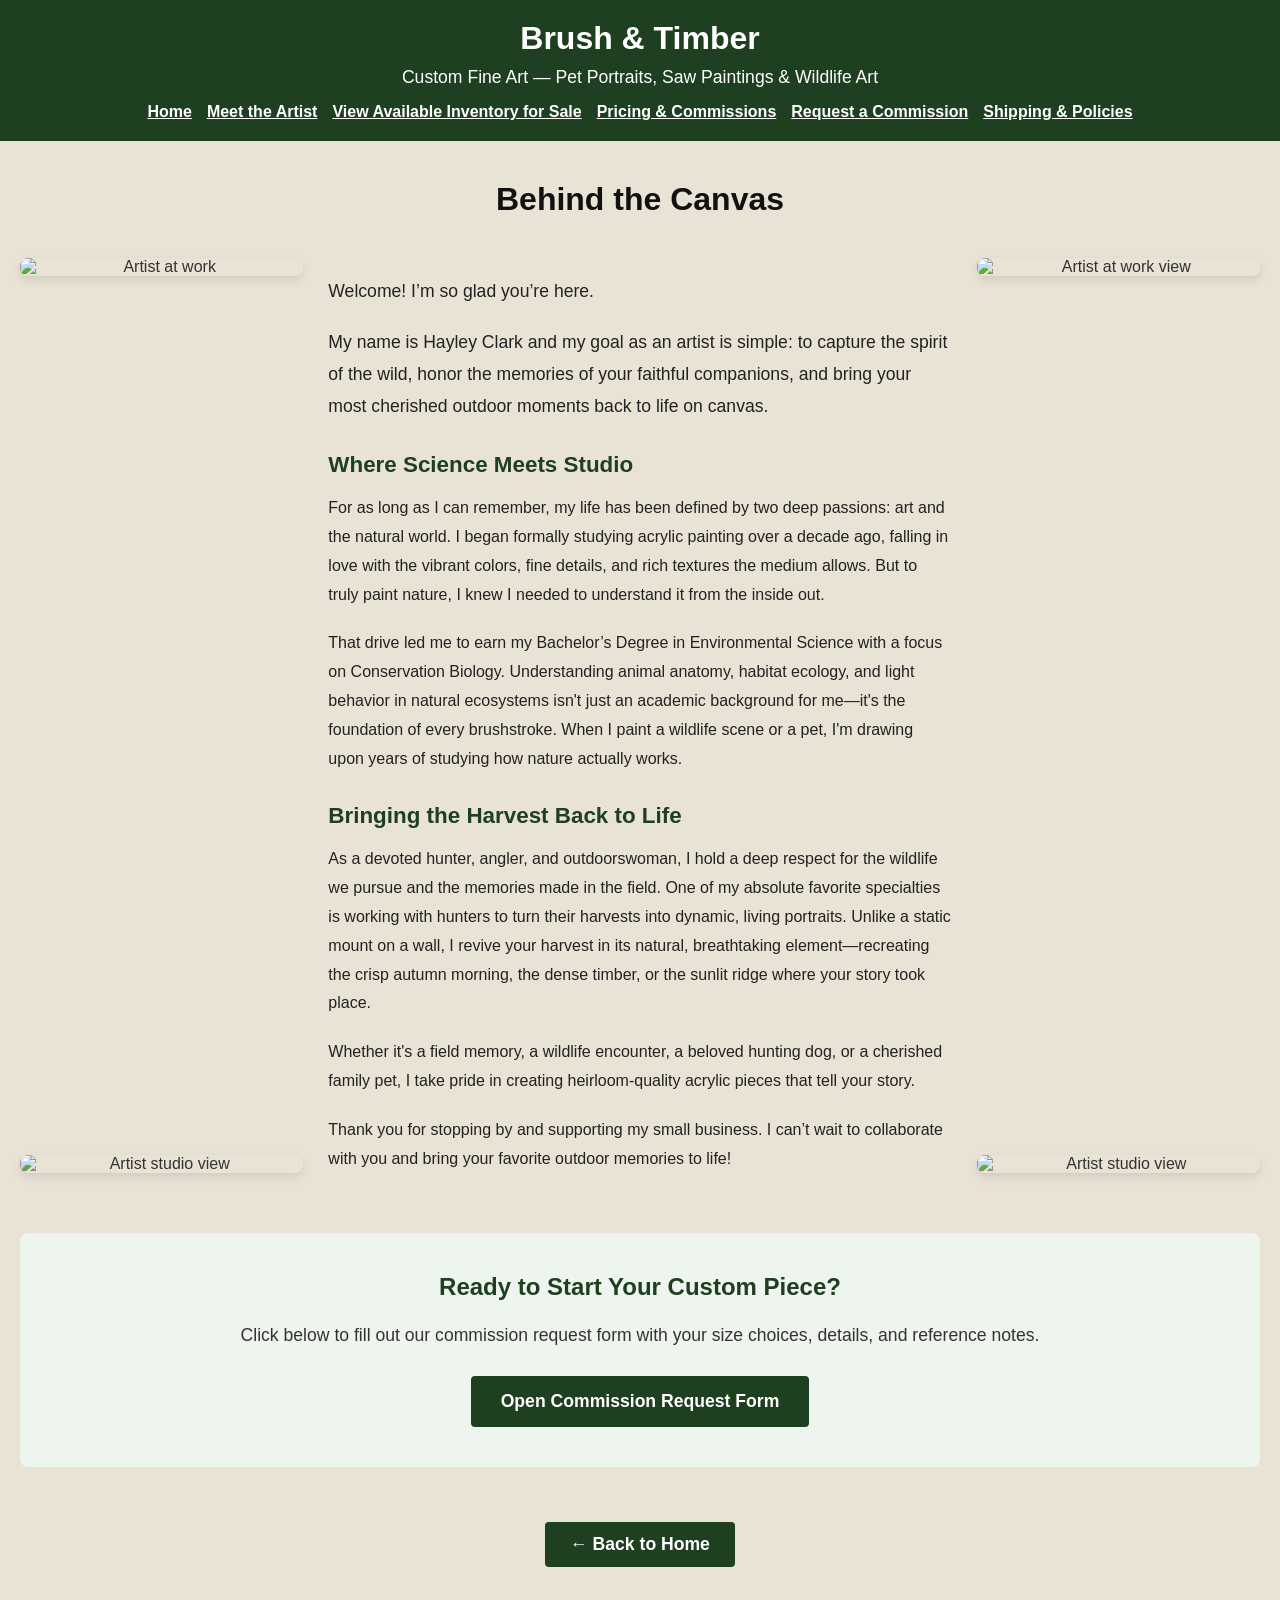
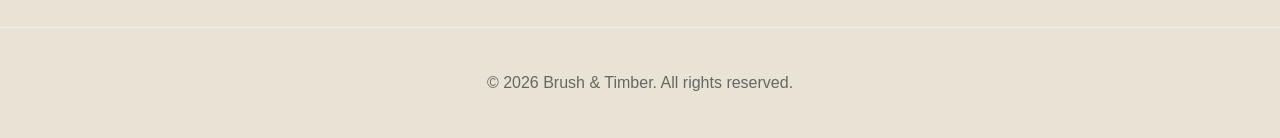
==== Brush-and-Timber/about-3.html @ cc5ae61a "Fix HTML encoding issues in about-3.html" ====
<!DOCTYPE html>
<html lang="en">
<head>
    <meta charset="UTF-8">
    <meta name="viewport" content="width=device-width, initial-scale=1.0">
    <title>Meet the Artist | Brush & Timber</title>
    
    <!-- SEO & Search Engine Description -->
    <meta name="description" content="Meet Hayley Clark, the artist behind Brush & Timber. Combining a background in environmental science and conservation biology with a passion for wildlife art and custom portraits.">
    
    <!-- Stylesheet -->
    <link rel="stylesheet" href="style.css">
    
    <!-- Favicon -->
    <link rel="icon" type="image/png" href="wildlife-photo-2.png">
    
    <!-- Apple Touch Icon -->
    <link rel="apple-touch-icon" href="wildlife-photo-2.png">
</head>
<body>

    <!-- Header / Navigation (Consistent 6 Tabs) -->
    <header style="text-align: center; padding: 20px;">
        <h1>Brush & Timber</h1>
        <p>Custom Fine Art — Pet Portraits, Saw Paintings & Wildlife Art</p>
        
        <nav style="margin-top: 15px; display: flex; flex-wrap: wrap; justify-content: center; gap: 15px;">
            <a href="index.html" style="color: white; font-weight: bold; text-decoration: underline;">Home</a>
            <a href="about-3.html" style="color: white; font-weight: bold; text-decoration: underline;">Meet the Artist</a>
            <a href="inventory.html" style="color: white; font-weight: bold; text-decoration: underline;">View Available Inventory for Sale</a>
            <a href="pricing.html" style="color: white; font-weight: bold; text-decoration: underline;">Pricing & Commissions</a>
            <a href="request-commission.html" style="color: white; font-weight: bold; text-decoration: underline;">Request a Commission</a>
            <a href="shipping.html" style="color: white; font-weight: bold; text-decoration: underline;">Shipping & Policies</a>
        </nav>
    </header>

    <main style="max-width: 1350px; margin: 40px auto; padding: 0 20px;">
        <h2 style="font-size: 2rem; margin-bottom: 40px; color: #111; text-align: center;">Behind the Canvas</h2>

        <!-- THREE-COLUMN LAYOUT: Photos Left, Text Center, Photos Right -->
        <div style="display: flex; flex-wrap: wrap; gap: 15px; align-items: stretch; max-width: 1300px; margin: 0 auto;">

            <!-- LEFT COLUMN: Photos spaced to match text height -->
            <div style="flex: 1; min-width: 200px; display: flex; flex-direction: column; justify-content: space-between;">
                <img src="Artist-photo.jpg" alt="Artist at work" style="width: 100%; border-radius: 8px; box-shadow: 0 4px 10px rgba(0,0,0,0.1);">
                <img src="artist-photo-1.jpg" alt="Artist studio view" style="width: 100%; border-radius: 8px; box-shadow: 0 4px 10px rgba(0,0,0,0.1);">
            </div>

            <!-- CENTER COLUMN: All Bio Text -->
            <div style="flex: 2.2; min-width: 300px; text-align: left; padding: 0 10px;">
                <p style="line-height: 1.8; color: #222; margin-bottom: 20px; font-size: 1.1rem;">Welcome! I’m so glad you’re here.</p>
                <p style="line-height: 1.8; color: #222; margin-bottom: 30px; font-size: 1.1rem;">My name is Hayley Clark and my goal as an artist is simple: to capture the spirit of the wild, honor the memories of your faithful companions, and bring your most cherished outdoor moments back to life on canvas.</p>

                <h3 style="color: #1e3f20; font-size: 1.4rem; margin-top: 25px; margin-bottom: 15px;">Where Science Meets Studio</h3>
                <p style="line-height: 1.8; color: #222; margin-bottom: 20px;">For as long as I can remember, my life has been defined by two deep passions: art and the natural world. I began formally studying acrylic painting over a decade ago, falling in love with the vibrant colors, fine details, and rich textures the medium allows. But to truly paint nature, I knew I needed to understand it from the inside out.</p>
                <p style="line-height: 1.8; color: #222; margin-bottom: 30px;">That drive led me to earn my Bachelor’s Degree in Environmental Science with a focus on Conservation Biology. Understanding animal anatomy, habitat ecology, and light behavior in natural ecosystems isn't just an academic background for me—it's the foundation of every brushstroke. When I paint a wildlife scene or a pet, I'm drawing upon years of studying how nature actually works.</p>

                <h3 style="color: #1e3f20; font-size: 1.4rem; margin-top: 25px; margin-bottom: 15px;">Bringing the Harvest Back to Life</h3>
                <p style="line-height: 1.8; color: #222; margin-bottom: 20px;">As a devoted hunter, angler, and outdoorswoman, I hold a deep respect for the wildlife we pursue and the memories made in the field. One of my absolute favorite specialties is working with hunters to turn their harvests into dynamic, living portraits. Unlike a static mount on a wall, I revive your harvest in its natural, breathtaking element—recreating the crisp autumn morning, the dense timber, or the sunlit ridge where your story took place.</p>
                <p style="line-height: 1.8; color: #222; margin-bottom: 20px;">Whether it's a field memory, a wildlife encounter, a beloved hunting dog, or a cherished family pet, I take pride in creating heirloom-quality acrylic pieces that tell your story.</p>
                <p style="line-height: 1.8; color: #222; margin: 0;">Thank you for stopping by and supporting my small business. I can’t wait to collaborate with you and bring your favorite outdoor memories to life!</p>
            </div>

            <!-- RIGHT COLUMN: Photos spaced to match text height -->
            <div style="flex: 1; min-width: 200px; display: flex; flex-direction: column; justify-content: space-between;">
                <img src="Artist-photo-1.jpg" alt="Artist at work view" style="width: 100%; border-radius: 8px; box-shadow: 0 4px 10px rgba(0,0,0,0.1);">
                <img src="artist-photo.jpg" alt="Artist studio view" style="width: 100%; border-radius: 8px; box-shadow: 0 4px 10px rgba(0,0,0,0.1);">
            </div>

        </div>

        <!-- BOTTOM COMMISSION CALLOUT BOX (Full Width Below Columns) -->
        <div style="text-align: center; background: #eef4ee; padding: 40px; border-radius: 8px; margin-top: 60px;">
            <h3 style="margin-top: 0; color: #1e3f20; font-size: 1.5rem;">Ready to Start Your Custom Piece?</h3>
            <p style="color: #333; margin-bottom: 20px; font-size: 1.1rem;">Click below to fill out our commission request form with your size choices, details, and reference notes.</p>
            <a href="https://forms.gle/nVcAjmLBrxgjtyv56" target="_blank" class="btn" style="display: inline-block; background-color: #1e3f20; color: white; padding: 15px 30px; text-decoration: none; border-radius: 4px; font-weight: bold; margin-top: 10px; font-size: 1.1rem;">Open Commission Request Form</a>
        </div>

        <!-- Centered Back to Home Button -->
        <div style="text-align: center; margin-top: 40px;">
            <a href="index.html" class="btn" style="font-size: 1.1rem;">← Back to Home</a>
        </div>
    </main>

    <!-- Footer -->
    <footer style="text-align: center; padding: 30px; color: #666; font-size: 1rem; margin-top: 60px; border-top: 1px solid #eee;">
        <p>&copy; 2026 Brush & Timber. All rights reserved.</p>
    </footer>

</body>
</html>
---- Brush-and-Timber/style.css ----
body {
    font-family: Arial, sans-serif;
    margin: 0;
    padding: 0;
    background: #e9e3d5; /* Shifts the background to a slightly richer, warm artistic cream */
    color: #333;
    text-align: center;
}

header {
    background: #1e3f20;
    color: white;
    padding: 50px 20px;
}

header h1 {
    margin: 0 0 10px 0;
}

header p {
    margin: 0;
    font-size: 1.1em;
}

.content {
    padding: 50px 20px;
    max-width: 680px;
    margin: 0 auto;
}

.galleries {
    display: grid;
    grid-template-columns: repeat(auto-fit, minmax(280px, 1fr));
    justify-content: center;
    gap: 20px;
    margin-top: 40px;
    max-width: 900px;
    margin-left: auto;
    margin-right: auto;
    padding: 0 15px;
    box-sizing: border-box;
}

.card {
    background: white;
    padding: 25px;
    border-radius: 8px;
    box-shadow: 0 4px 6px rgba(0,0,0,0.1);
    width: 100%;
    max-width: 350px;
    margin: 0 auto;
    text-align: left;
    box-sizing: border-box;
    display: flex;
    flex-direction: column;
    justify-content: space-between;
    transition: transform 0.2s ease, box-shadow 0.2s ease, border-color 0.2s ease;
    border: 1px solid transparent;
}

.card:hover {
    transform: translateY(-5px);
    box-shadow: 0 8px 20px rgba(0,0,0,0.12);
    border-color: #1e3f20;
}

.card img {
    width: 100%;
    border-radius: 4px;
    margin-bottom: 15px;
    height: auto;
    display: block;
}

.card h3 {
    margin-top: 0;
    color: #1e3f20;
}

.card p {
    color: #666;
    font-size: 0.95em;
    line-height: 1.5;
    margin-bottom: 0;
    flex-grow: 1;
}

.commission-section {
    background: #fff;
    padding: 60px 20px 80px 20px;
    margin-top: 40px;
    border-top: 2px solid #e6dec5;
    border-bottom: 6px solid #1e3f20;
}

.commission-box {
    max-width: 600px;
    margin: 30px auto 0 auto;
    background: #f9f6f0;
    padding: 35px 30px;
    border-radius: 8px;
    text-align: left;
    box-shadow: 0 2px 4px rgba(0,0,0,0.05);
}

.commission-box h3 {
    color: #1e3f20;
    margin-top: 0;
}

.commission-box p {
    color: #555;
    line-height: 1.6;
    margin-bottom: 15px;
}

.btn {
    display: inline-block;
    background: #1e3f20;
    color: white;
    padding: 12px 25px;
    border-radius: 4px;
    text-decoration: none;
    font-weight: bold;
    margin-top: 15px;
}

.btn:hover {
    background: #2c542f;
}
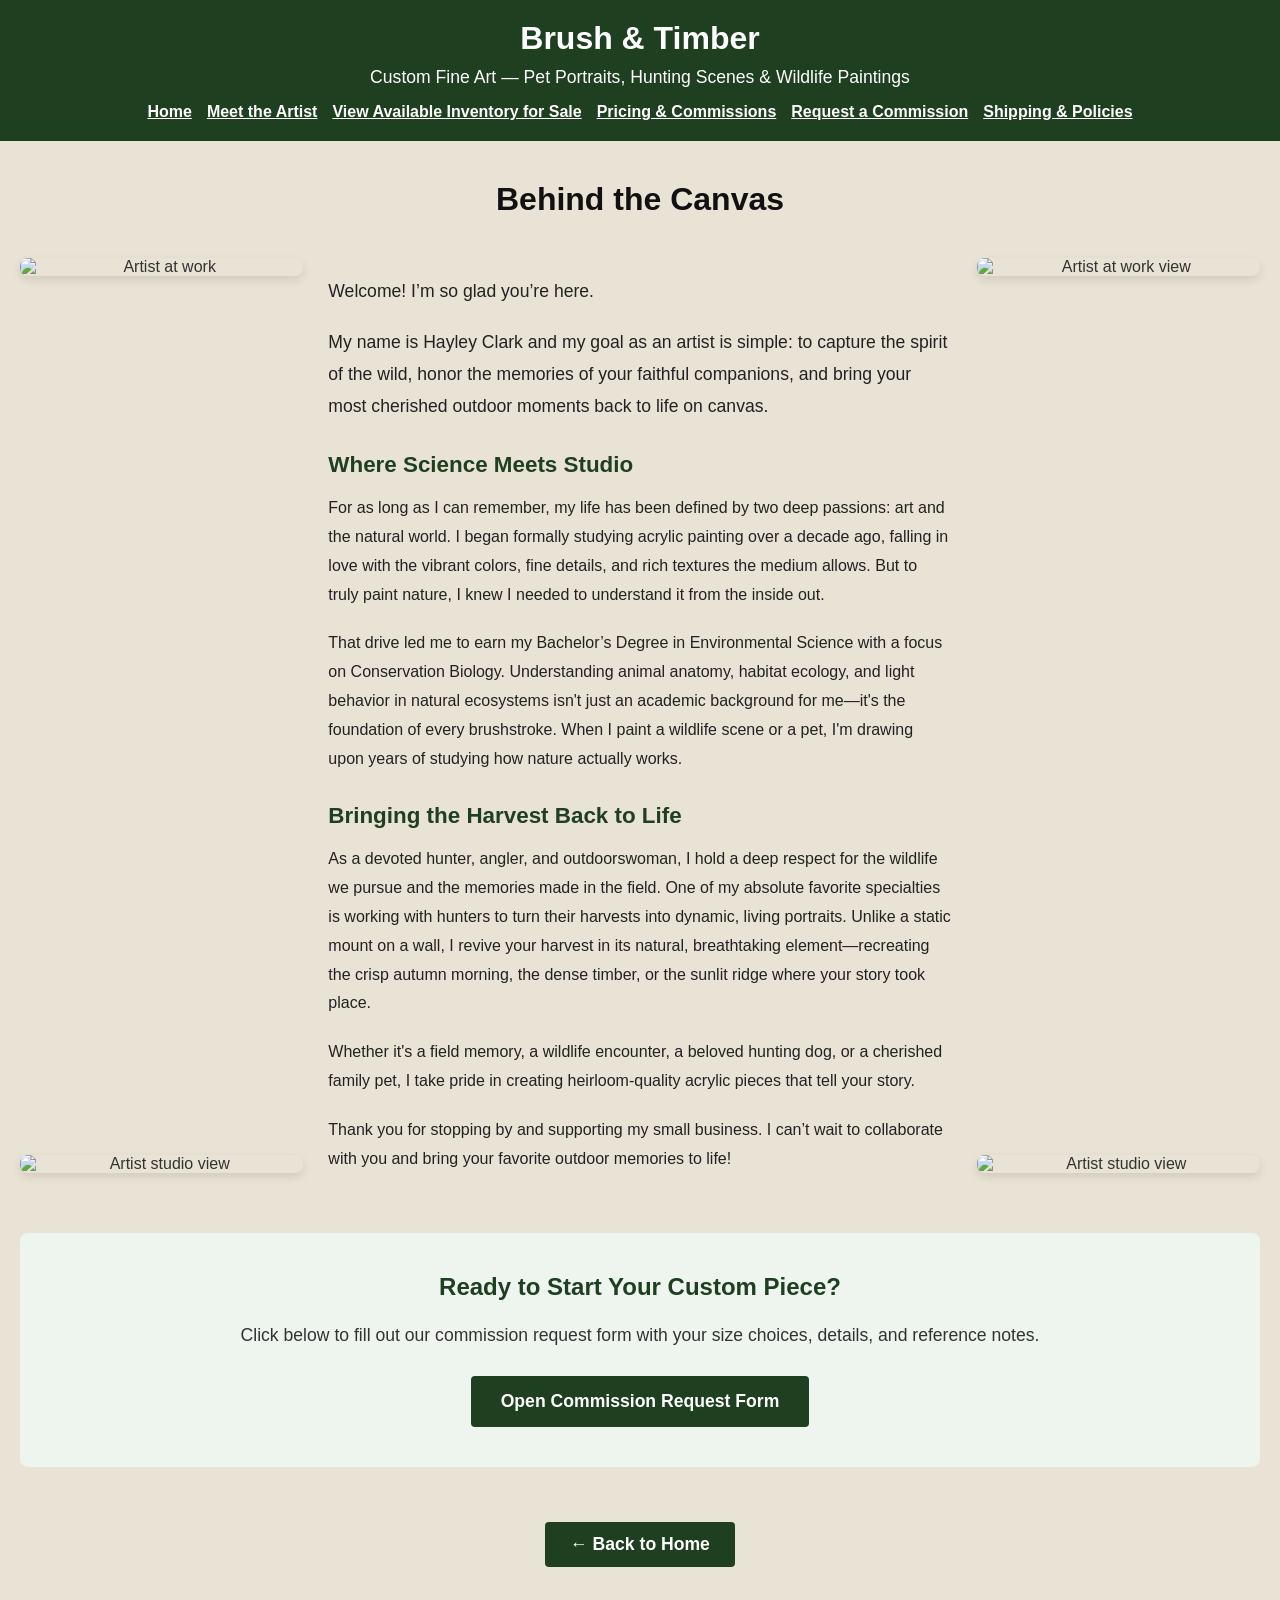
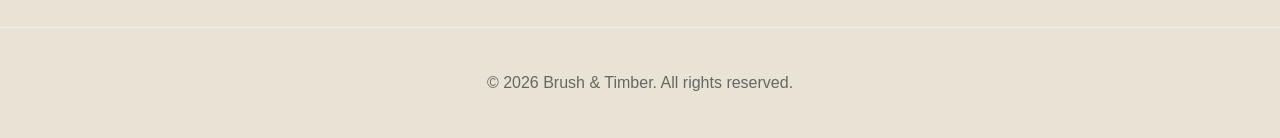
==== commit ca66b62f: "Fix HTML formatting and update artist description" ====
--- a/Brush-and-Timber/about-3.html
+++ b/Brush-and-Timber/about-3.html
@@ -22,7 +22,7 @@
     <!-- Header / Navigation (Consistent 6 Tabs) -->
     <header style="text-align: center; padding: 20px;">
         <h1>Brush & Timber</h1>
-        <p>Custom Fine Art — Pet Portraits, Saw Paintings & Wildlife Art</p>
+        <p>Custom Fine Art — Pet Portraits, Hunting Scenes & Wildlife Paintings</p>
         
         <nav style="margin-top: 15px; display: flex; flex-wrap: wrap; justify-content: center; gap: 15px;">
             <a href="index.html" style="color: white; font-weight: bold; text-decoration: underline;">Home</a>
@@ -42,8 +42,8 @@
 
             <!-- LEFT COLUMN: Photos spaced to match text height -->
             <div style="flex: 1; min-width: 200px; display: flex; flex-direction: column; justify-content: space-between;">
-                <img src="Artist-photo.jpg" alt="Artist at work" style="width: 100%; border-radius: 8px; box-shadow: 0 4px 10px rgba(0,0,0,0.1);">
-                <img src="artist-photo-1.jpg" alt="Artist studio view" style="width: 100%; border-radius: 8px; box-shadow: 0 4px 10px rgba(0,0,0,0.1);">
+                <img src="artist-photo.jpg" alt="Artist at work" style="width: 100%; border-radius: 8px; box-shadow: 0 4px 10px rgba(0,0,0,0.1);">
+                <img src="Artist-photo-1.jpg" alt="Artist studio view" style="width: 100%; border-radius: 8px; box-shadow: 0 4px 10px rgba(0,0,0,0.1);">
             </div>
 
             <!-- CENTER COLUMN: All Bio Text -->
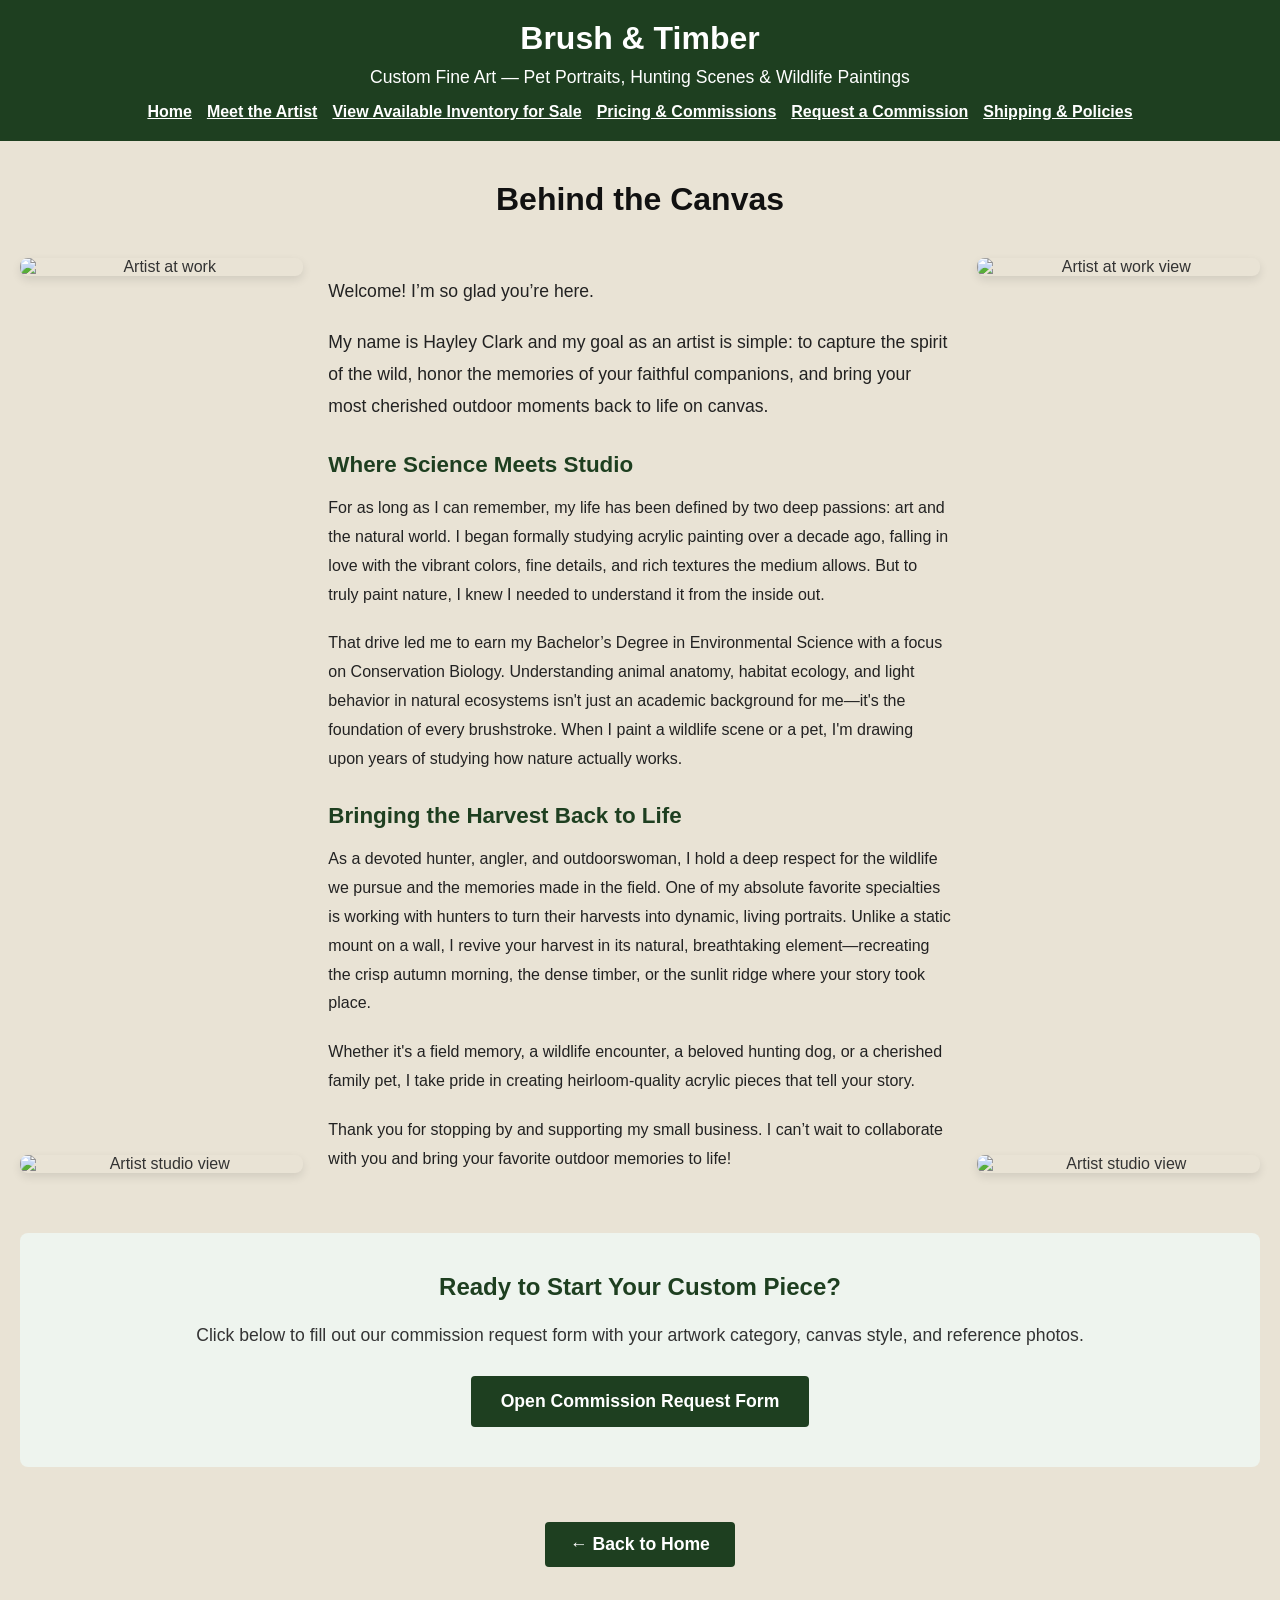
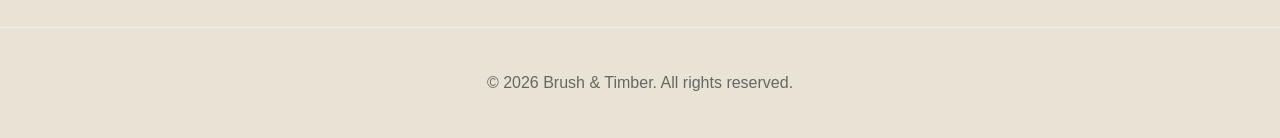
==== commit 39db7b31: "Revise 'Meet the Artist' page content and layout Updated the content and layout of the 'Meet the Art" ====
--- a/Brush-and-Timber/about-3.html
+++ b/Brush-and-Timber/about-3.html
@@ -72,7 +72,7 @@
         <!-- BOTTOM COMMISSION CALLOUT BOX (Full Width Below Columns) -->
         <div style="text-align: center; background: #eef4ee; padding: 40px; border-radius: 8px; margin-top: 60px;">
             <h3 style="margin-top: 0; color: #1e3f20; font-size: 1.5rem;">Ready to Start Your Custom Piece?</h3>
-            <p style="color: #333; margin-bottom: 20px; font-size: 1.1rem;">Click below to fill out our commission request form with your size choices, details, and reference notes.</p>
+            <p style="color: #333; margin-bottom: 20px; font-size: 1.1rem;">Click below to fill out our commission request form with your artwork category, canvas style, and reference photos.</p>
             <a href="https://forms.gle/nVcAjmLBrxgjtyv56" target="_blank" class="btn" style="display: inline-block; background-color: #1e3f20; color: white; padding: 15px 30px; text-decoration: none; border-radius: 4px; font-weight: bold; margin-top: 10px; font-size: 1.1rem;">Open Commission Request Form</a>
         </div>
 
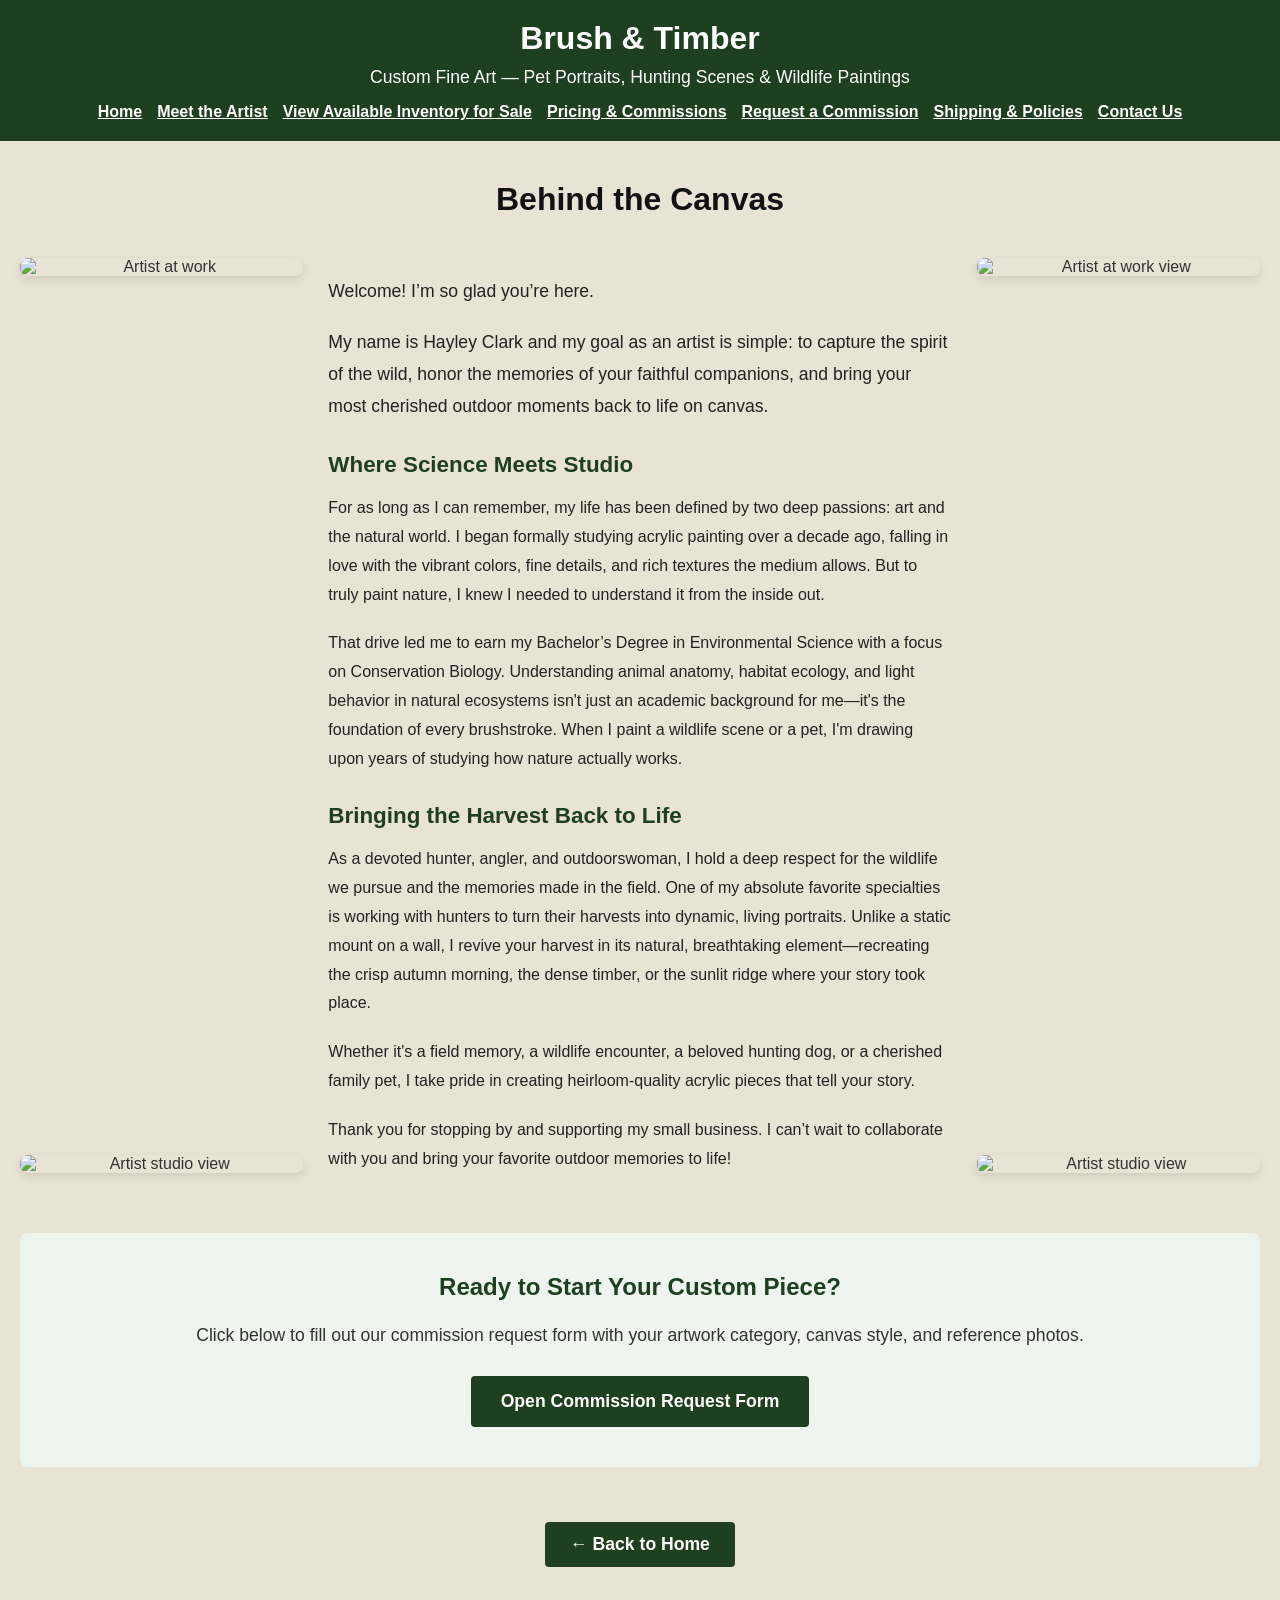
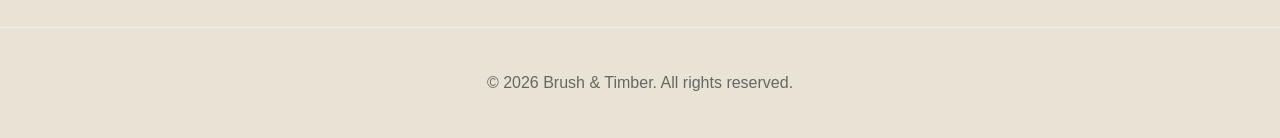
==== commit 7b7c92a1: "Modify navigation and image order in about-3.html Updated the navigation menu to include a 'Contact " ====
--- a/Brush-and-Timber/about-3.html
+++ b/Brush-and-Timber/about-3.html
@@ -31,6 +31,7 @@
             <a href="pricing.html" style="color: white; font-weight: bold; text-decoration: underline;">Pricing & Commissions</a>
             <a href="request-commission.html" style="color: white; font-weight: bold; text-decoration: underline;">Request a Commission</a>
             <a href="shipping.html" style="color: white; font-weight: bold; text-decoration: underline;">Shipping & Policies</a>
+            <a href="contact-us.html" style="color: white; font-weight: bold; text-decoration: underline;">Contact Us</a>
         </nav>
     </header>
 
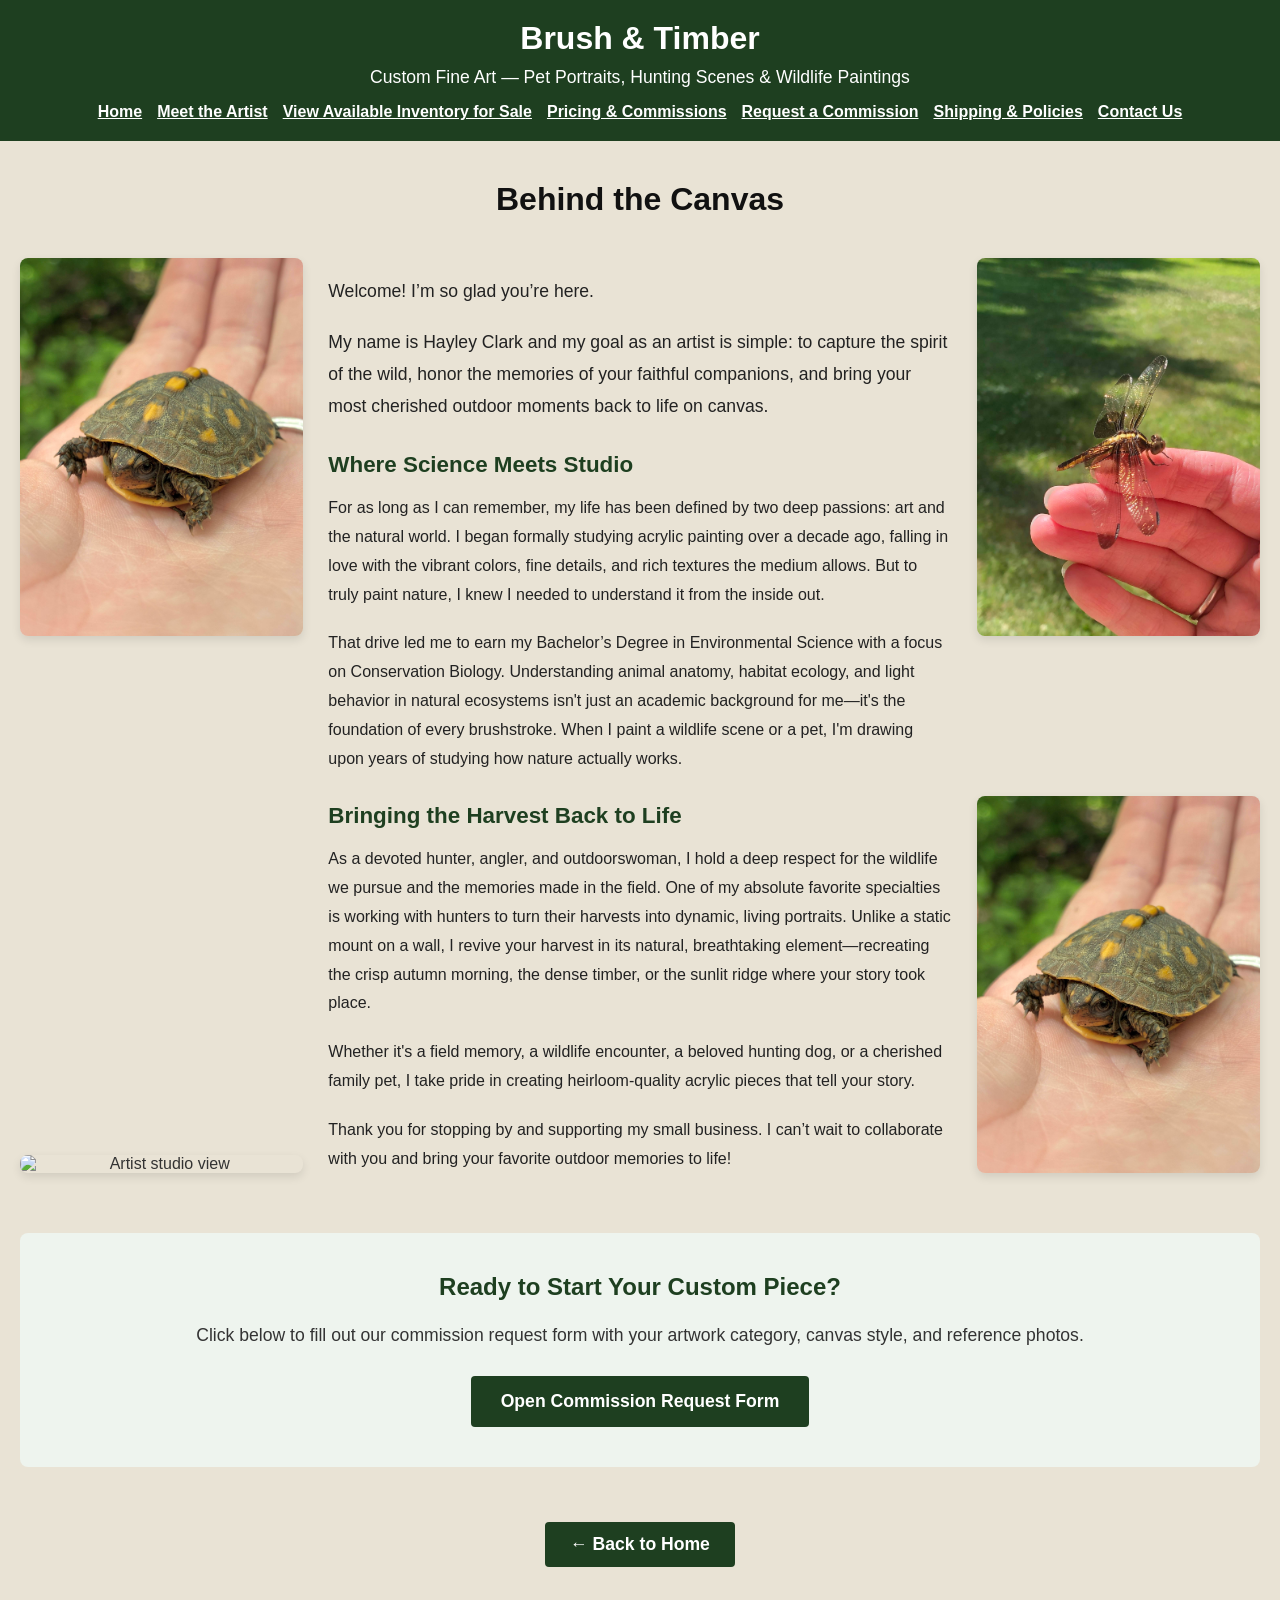
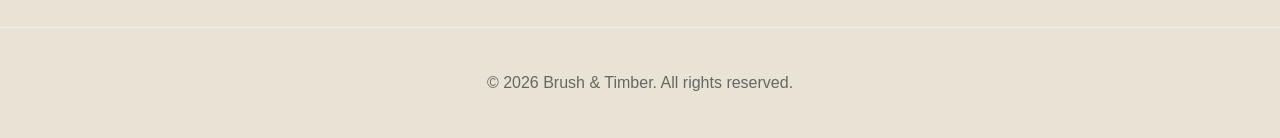
==== commit 8d6f1e58: "Update artist photos and bio content in about-3.html" ====
--- a/Brush-and-Timber/about-3.html
+++ b/Brush-and-Timber/about-3.html
@@ -43,7 +43,7 @@
 
             <!-- LEFT COLUMN: Photos spaced to match text height -->
             <div style="flex: 1; min-width: 200px; display: flex; flex-direction: column; justify-content: space-between;">
-                <img src="artist-photo.jpg" alt="Artist at work" style="width: 100%; border-radius: 8px; box-shadow: 0 4px 10px rgba(0,0,0,0.1);">
+                <img src="Turtle.jpg" alt="Artist at work" style="width: 100%; border-radius: 8px; box-shadow: 0 4px 10px rgba(0,0,0,0.1);">
                 <img src="Artist-photo-1.jpg" alt="Artist studio view" style="width: 100%; border-radius: 8px; box-shadow: 0 4px 10px rgba(0,0,0,0.1);">
             </div>
 
@@ -64,8 +64,8 @@
 
             <!-- RIGHT COLUMN: Photos spaced to match text height -->
             <div style="flex: 1; min-width: 200px; display: flex; flex-direction: column; justify-content: space-between;">
-                <img src="Artist-photo-1.jpg" alt="Artist at work view" style="width: 100%; border-radius: 8px; box-shadow: 0 4px 10px rgba(0,0,0,0.1);">
-                <img src="artist-photo.jpg" alt="Artist studio view" style="width: 100%; border-radius: 8px; box-shadow: 0 4px 10px rgba(0,0,0,0.1);">
+                <img src="Dragonfly.jpg" alt="Artist at work view" style="width: 100%; border-radius: 8px; box-shadow: 0 4px 10px rgba(0,0,0,0.1);">
+                <img src="Turtle.jpg" alt="Artist studio view" style="width: 100%; border-radius: 8px; box-shadow: 0 4px 10px rgba(0,0,0,0.1);">
             </div>
 
         </div>
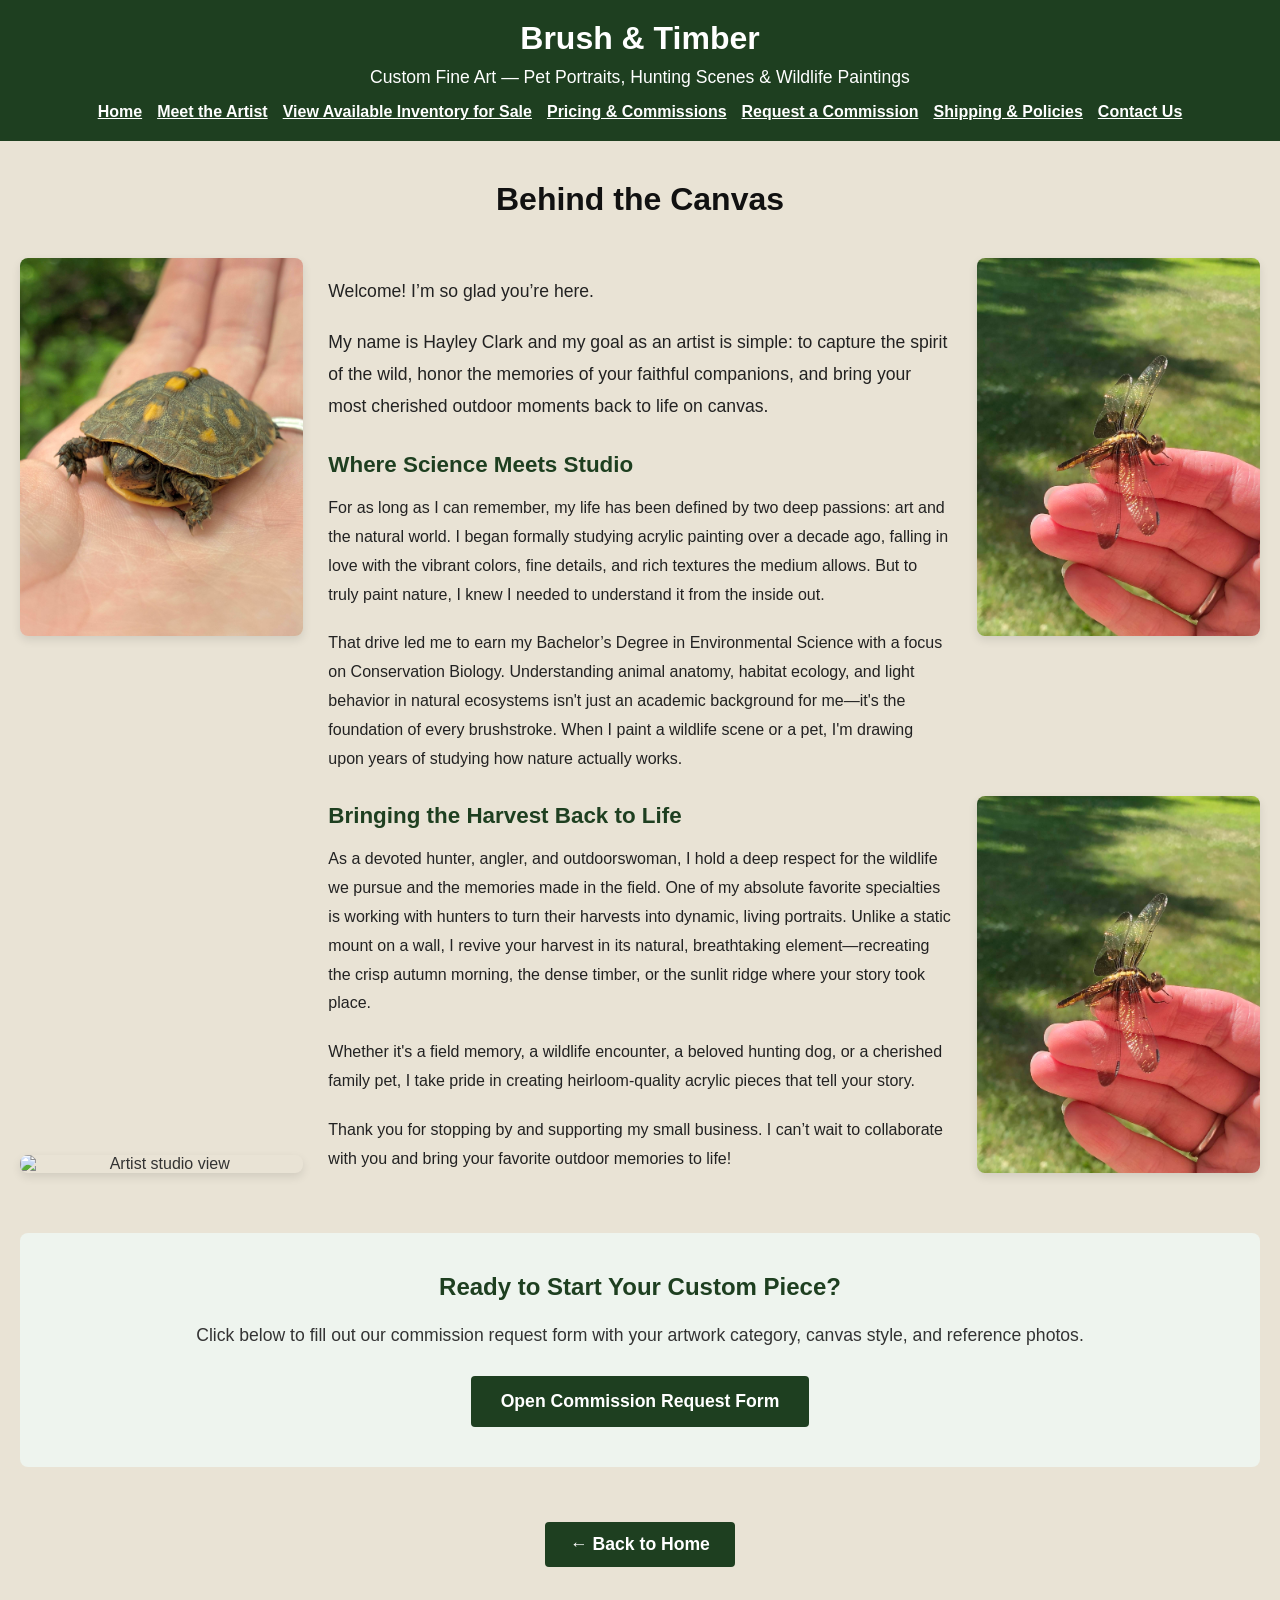
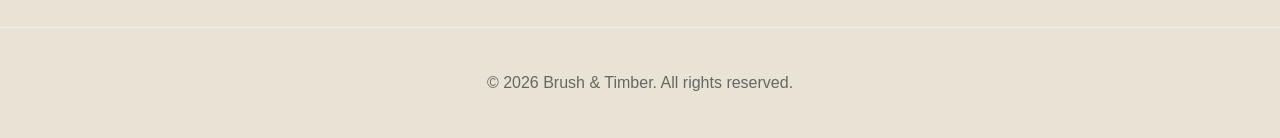
==== commit 7a9ff11a: "Fix HTML encoding issues in about-3.html" ====
--- a/Brush-and-Timber/about-3.html
+++ b/Brush-and-Timber/about-3.html
@@ -65,7 +65,7 @@
             <!-- RIGHT COLUMN: Photos spaced to match text height -->
             <div style="flex: 1; min-width: 200px; display: flex; flex-direction: column; justify-content: space-between;">
                 <img src="Dragonfly.jpg" alt="Artist at work view" style="width: 100%; border-radius: 8px; box-shadow: 0 4px 10px rgba(0,0,0,0.1);">
-                <img src="Turtle.jpg" alt="Artist studio view" style="width: 100%; border-radius: 8px; box-shadow: 0 4px 10px rgba(0,0,0,0.1);">
+                <img src="Dragonfly.jpg" alt="Artist studio view" style="width: 100%; border-radius: 8px; box-shadow: 0 4px 10px rgba(0,0,0,0.1);">
             </div>
 
         </div>
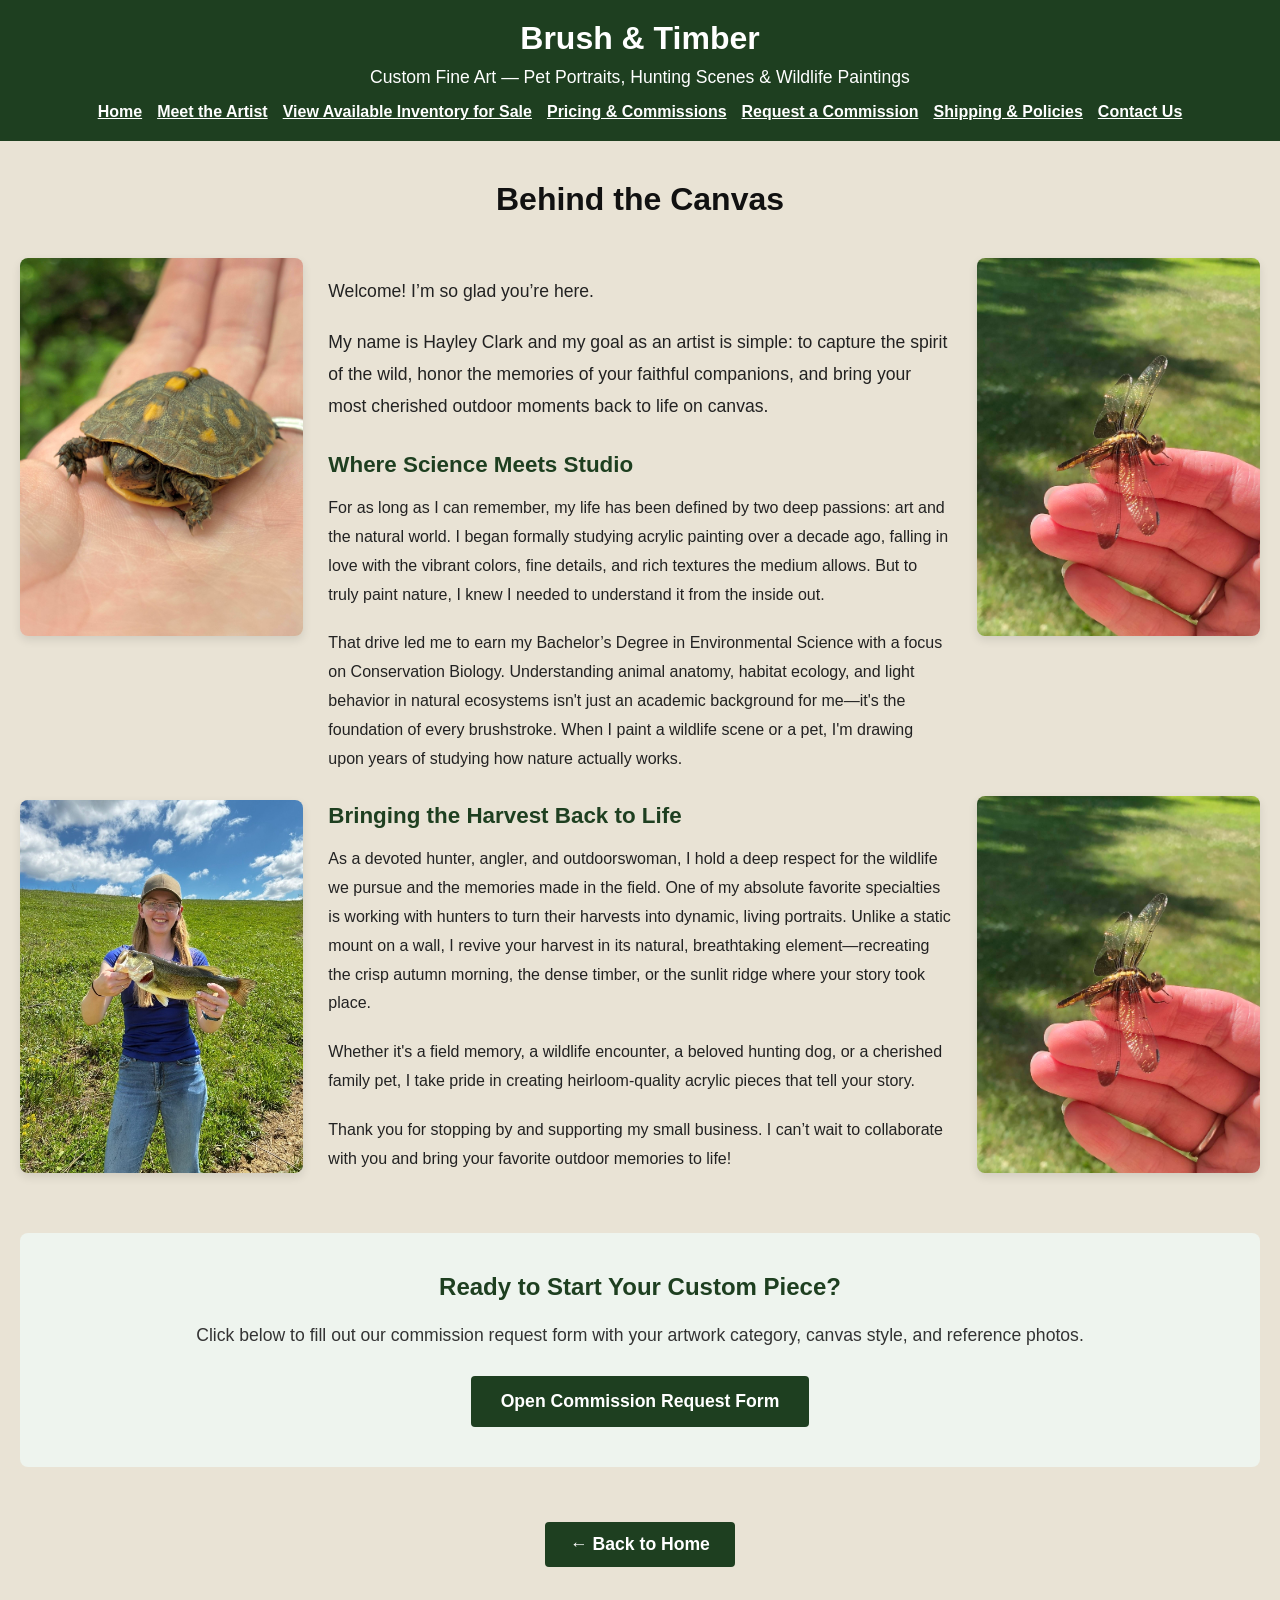
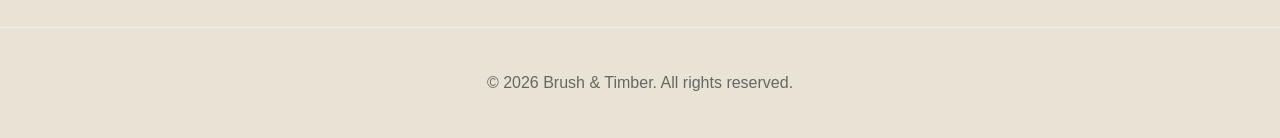
==== commit 7b20b9c4: "Fix HTML formatting and update image sources" ====
--- a/Brush-and-Timber/about-3.html
+++ b/Brush-and-Timber/about-3.html
@@ -44,7 +44,7 @@
             <!-- LEFT COLUMN: Photos spaced to match text height -->
             <div style="flex: 1; min-width: 200px; display: flex; flex-direction: column; justify-content: space-between;">
                 <img src="Turtle.jpg" alt="Artist at work" style="width: 100%; border-radius: 8px; box-shadow: 0 4px 10px rgba(0,0,0,0.1);">
-                <img src="Artist-photo-1.jpg" alt="Artist studio view" style="width: 100%; border-radius: 8px; box-shadow: 0 4px 10px rgba(0,0,0,0.1);">
+                <img src="Artist-photo-2.jpg" alt="Artist studio view" style="width: 100%; border-radius: 8px; box-shadow: 0 4px 10px rgba(0,0,0,0.1);">
             </div>
 
             <!-- CENTER COLUMN: All Bio Text -->
